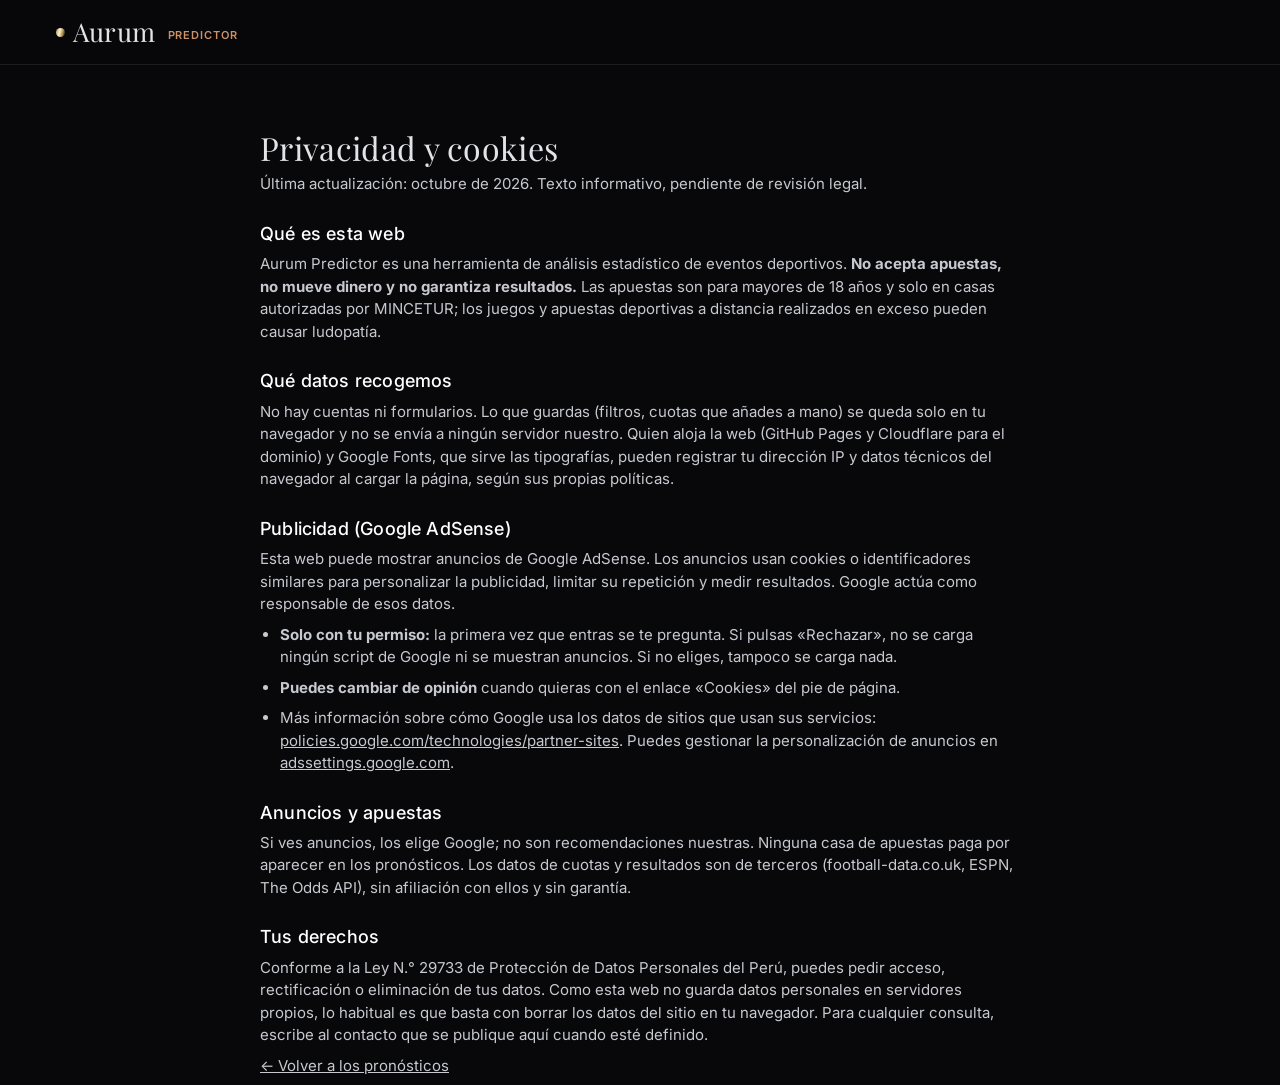
==== privacidad.html @ 0db53f37 "Google adsense" ====
<!doctype html>
<html lang="es">
<head>
  <meta charset="utf-8">
  <meta name="viewport" content="width=device-width, initial-scale=1">
  <title>Privacidad y cookies · Aurum Predictor</title>
  <meta name="robots" content="index,follow">
  <meta name="theme-color" content="#08080a">
  <link rel="stylesheet" href="css/styles.css">
  <link rel="stylesheet" href="css/predictor.css">
</head>
<body>
  <header class="top"><div class="top-in"><a class="logo" href="./" aria-label="Aurum Predictor, inicio"><i></i>Aurum<span class="logo-sub">Predictor</span></a></div></header>
  <main>
    <div class="wrap pg legal-page">
      <h1>Privacidad y cookies</h1>
      <p class="muted">Última actualización: octubre de 2026. Texto informativo, pendiente de revisión legal.</p>

      <h2>Qué es esta web</h2>
      <p>Aurum Predictor es una herramienta de análisis estadístico de eventos deportivos. <b>No acepta apuestas, no mueve dinero y no garantiza resultados.</b> Las apuestas son para mayores de 18 años y solo en casas autorizadas por MINCETUR; los juegos y apuestas deportivas a distancia realizados en exceso pueden causar ludopatía.</p>

      <h2>Qué datos recogemos</h2>
      <p>No hay cuentas ni formularios. Lo que guardas (filtros, cuotas que añades a mano) se queda solo en tu navegador y no se envía a ningún servidor nuestro. Quien aloja la web (GitHub Pages y Cloudflare para el dominio) y Google Fonts, que sirve las tipografías, pueden registrar tu dirección IP y datos técnicos del navegador al cargar la página, según sus propias políticas.</p>

      <h2>Publicidad (Google AdSense)</h2>
      <p>Esta web puede mostrar anuncios de Google AdSense. Los anuncios usan cookies o identificadores similares para personalizar la publicidad, limitar su repetición y medir resultados. Google actúa como responsable de esos datos.</p>
      <ul>
        <li><b>Solo con tu permiso:</b> la primera vez que entras se te pregunta. Si pulsas «Rechazar», no se carga ningún script de Google ni se muestran anuncios. Si no eliges, tampoco se carga nada.</li>
        <li><b>Puedes cambiar de opinión</b> cuando quieras con el enlace «Cookies» del pie de página.</li>
        <li>Más información sobre cómo Google usa los datos de sitios que usan sus servicios: <a href="https://policies.google.com/technologies/partner-sites" rel="noopener noreferrer">policies.google.com/technologies/partner-sites</a>. Puedes gestionar la personalización de anuncios en <a href="https://adssettings.google.com" rel="noopener noreferrer">adssettings.google.com</a>.</li>
      </ul>

      <h2>Anuncios y apuestas</h2>
      <p>Si ves anuncios, los elige Google; no son recomendaciones nuestras. Ninguna casa de apuestas paga por aparecer en los pronósticos. Los datos de cuotas y resultados son de terceros (football-data.co.uk, ESPN, The Odds API), sin afiliación con ellos y sin garantía.</p>

      <h2>Tus derechos</h2>
      <p>Conforme a la Ley N.° 29733 de Protección de Datos Personales del Perú, puedes pedir acceso, rectificación o eliminación de tus datos. Como esta web no guarda datos personales en servidores propios, lo habitual es que basta con borrar los datos del sitio en tu navegador. Para cualquier consulta, escribe al contacto que se publique aquí cuando esté definido.</p>

      <p><a href="./" style="text-decoration:underline">← Volver a los pronósticos</a></p>
    </div>
  </main>
  <script src="js/ads.js"></script>
</body>
</html>
---- css/styles.css ----
/* Aurum · sistema "Midnight vault" (DESIGN-2). Serif ≥28px, Inter debajo; cobre solo en etiquetas; sin sombras. */
@import url('https://fonts.googleapis.com/css2?family=Inter:wght@300;400;500;600;700&family=Playfair+Display:wght@400;500&display=swap');

:root {
  --obsidian: #08080a; --onyx: #040406; --carbon: #121317; --graphite: #1c1d22; --slate: #2e3038; --smoke: #464853;
  --ash: #5e616e; --steel: #777a88; --fog: #9194a1; --mist: #acafb9; --silver: #c7c9d1; --bone: #e2e3e9; --white: #fff;
  --copper: #cc9166; --sage: #8fb59a; --rose: #c9777f;
  --gild: linear-gradient(103deg, rgb(174,147,87), rgb(255,240,204) 40%, rgb(174,147,87) 70%, rgba(189,157,79,0));
  --serif: 'Ivy Presto', 'Playfair Display', 'Libre Caslon Display', Georgia, serif;
  --sans: 'Inter', ui-sans-serif, system-ui, -apple-system, 'Segoe UI', Roboto, sans-serif;
  --max: 1216px; --r-card: 10px; --r-pill: 9999px;
}
* { box-sizing: border-box; margin: 0; }
html { scroll-behavior: smooth; }
body { background: var(--obsidian); color: var(--bone); font: 400 16px/1.5 var(--sans); -webkit-font-smoothing: antialiased; min-height: 100vh; overflow-x: hidden; }
a { color: inherit; text-decoration: none; }
button { font: inherit; color: inherit; cursor: pointer; background: none; border: 0; }
button:disabled { opacity: .45; cursor: not-allowed; }
:focus-visible { outline: 2px solid var(--white); outline-offset: 2px; }
.serif { font-family: var(--serif); font-weight: 400; letter-spacing: .01em; }
.muted { color: var(--fog); }
.pos { color: var(--sage); } .neg { color: var(--rose); }
.wrap { max-width: var(--max); margin: 0 auto; padding: 0 24px; }
.eyebrow { font: 600 13px/1 var(--sans); letter-spacing: -.02em; color: var(--copper); text-transform: uppercase; }
.eyebrow.dim { color: var(--fog); }

/* ---------- Botones / pills ---------- */
.btn { display: inline-flex; align-items: center; justify-content: center; gap: 8px; padding: 10px 20px; border-radius: var(--r-pill); font: 500 14px/1 var(--sans); white-space: nowrap; transition: opacity .15s, background .15s; }
.btn-primary { background: var(--white); color: #000; }
.btn-primary:hover:not(:disabled) { opacity: .88; }
.btn-ghost { border: 1px solid var(--white); color: var(--white); }
.btn-ghost:hover:not(:disabled) { background: rgba(255,255,255,.08); }
.btn-lg { padding: 14px 28px; font-size: 15px; }
.btn-block { width: 100%; }
.pill { display: inline-flex; align-items: center; padding: 6px 12px; border: 1px solid var(--steel); border-radius: var(--r-pill); font: 500 13px/1 var(--sans); color: var(--bone); transition: background .15s, border-color .15s; }
button.pill:hover { border-color: var(--white); }
.pill.on { background: var(--white); color: #000; border-color: var(--white); }
.chip-btn { padding: 6px 10px; border: 1px solid var(--slate); border-radius: var(--r-pill); font: 500 12px/1 var(--sans); color: var(--silver); }
.chip-btn:hover:not(:disabled) { border-color: var(--steel); color: var(--white); }
.icon-btn { width: 32px; height: 32px; border-radius: 50%; border: 1px solid var(--slate); color: var(--fog); }
.icon-btn:hover { color: var(--white); border-color: var(--steel); }
.tag { display: inline-block; padding: 2px 8px; border: 1px solid var(--slate); border-radius: var(--r-pill); font: 500 11px/1.5 var(--sans); color: var(--fog); }
.tag.ok { border-color: rgba(143,181,154,.5); color: var(--sage); }

/* ---------- Cabecera ---------- */
header.top { position: sticky; top: 0; z-index: 40; background: rgba(8,8,10,.86); backdrop-filter: blur(14px); border-bottom: 1px solid var(--graphite); }
.top-in { max-width: var(--max); margin: 0 auto; padding: 0 24px; height: 64px; display: flex; align-items: center; gap: 28px; }
.logo { font: 400 26px/1 var(--serif); letter-spacing: .02em; display: flex; align-items: center; gap: 8px; }
.logo i { width: 9px; height: 9px; border-radius: 50%; background: var(--gild); display: inline-block; }
nav.main { display: flex; gap: 4px; flex: 1; }
nav.main a { padding: 6px 12px; font-size: 14px; color: var(--fog); border-radius: 2px; position: relative; }
nav.main a:hover, nav.main a.on { color: var(--white); }
nav.main a.on::after { content: ''; position: absolute; left: 12px; right: 12px; bottom: -1px; height: 2px; background: var(--white); border-radius: 2px; }
.top-actions { display: flex; align-items: center; gap: 10px; }
.balance { display: flex; align-items: center; gap: 10px; padding: 6px 6px 6px 16px; border: 1px solid var(--slate); border-radius: var(--r-pill); font-size: 14px; font-weight: 500; }
.balance .amt { font-variant-numeric: tabular-nums; }
.menu-btn { display: none; }
.userbtn { display: flex; align-items: center; gap: 8px; padding: 4px 12px 4px 4px; border: 1px solid var(--slate); border-radius: var(--r-pill); font-size: 13px; }
.avatar { width: 28px; height: 28px; border-radius: 50%; background: var(--graphite); display: grid; place-items: center; font: 500 12px var(--sans); color: var(--bone); border: 1px solid var(--slate); }
.dropdown { position: absolute; right: 24px; top: 60px; width: 220px; background: var(--carbon); border: 1px solid var(--graphite); border-radius: var(--r-card); padding: 6px; z-index: 50; }
.dropdown a, .dropdown button { display: block; width: 100%; text-align: left; padding: 9px 12px; font-size: 14px; color: var(--silver); border-radius: 6px; }
.dropdown a:hover, .dropdown button:hover { background: var(--graphite); color: var(--white); }

/* ---------- Hero ---------- */
.hero { padding: 88px 0 0; }
.hero-in { display: grid; grid-template-columns: 1.05fr .95fr; gap: 48px; align-items: center; }
.hero h1 { font: 400 clamp(44px, 6.4vw, 88px)/1 var(--serif); letter-spacing: .01em; margin: 18px 0 24px; }
.hero h1 em { font-style: italic; }
.hero p.lead { font-size: 18px; font-weight: 300; line-height: 1.5; color: var(--fog); max-width: 480px; letter-spacing: -.02em; }
.cta-row { display: flex; gap: 12px; margin-top: 32px; flex-wrap: wrap; }
.chart-card { background: var(--onyx); border: 1px solid var(--graphite); border-radius: var(--r-card); padding: 24px; }
.chart-card .row { display: flex; justify-content: space-between; align-items: flex-start; gap: 12px; }
.chart-card .big { font: 500 clamp(30px, 7vw, 44px)/1.1 var(--sans); white-space: nowrap; letter-spacing: -.03em; font-variant-numeric: tabular-nums; }
.chart-card svg { width: 100%; height: 190px; margin-top: 16px; display: block; }
.chart-foot { display: flex; justify-content: space-between; margin-top: 8px; font-size: 13px; color: var(--fog); }
.draw { stroke-dasharray: 1000; stroke-dashoffset: 1000; animation: draw 2.6s .2s ease-out forwards; }
@keyframes draw { to { stroke-dashoffset: 0; } }

.stats { display: grid; grid-template-columns: repeat(4, 1fr); gap: 24px; padding: 72px 0 0; }
.stat { border-top: 1px solid var(--graphite); padding-top: 20px; }
.stat b { display: block; font: 400 44px/1.1 var(--serif); letter-spacing: .01em; }
.stat span { font-size: 14px; color: var(--fog); }

/* ---------- Secciones ---------- */
section.sec { padding-top: 120px; }
.sec-head { display: flex; justify-content: space-between; align-items: flex-end; gap: 24px; flex-wrap: wrap; margin-bottom: 32px; }
.sec-head h2 { font: 400 clamp(32px, 4.4vw, 52px)/1.13 var(--serif); letter-spacing: .01em; margin-top: 12px; }
.sec-head p { color: var(--fog); max-width: 460px; margin-top: 10px; font-weight: 300; }
.tools { display: flex; gap: 10px; flex-wrap: wrap; align-items: center; }
.search { padding: 8px 16px; background: transparent; border: 1px solid var(--slate); border-radius: var(--r-pill); color: var(--white); font: 400 14px var(--sans); width: 200px; }
.search::placeholder { color: var(--steel); }
.search:focus { outline: none; border-color: var(--white); }

.grid { display: grid; grid-template-columns: repeat(3, 1fr); gap: 16px; }
.gcard { display: block; background: var(--onyx); border: 1px solid var(--graphite); border-radius: var(--r-card); overflow: hidden; transition: border-color .2s, transform .2s; }
.gcard:hover { border-color: var(--smoke); transform: translateY(-2px); }
.gart { aspect-ratio: 16 / 10; position: relative; display: grid; place-items: center; background: radial-gradient(120% 90% at 50% 0%, var(--carbon), var(--onyx) 70%); border-bottom: 1px solid var(--graphite); overflow: hidden; }
.gart svg { width: 62%; height: 78%; }
.gart .play { position: absolute; inset: auto 14px 14px auto; opacity: 0; transition: opacity .2s; }
.gcard:hover .play { opacity: 1; }
.ginfo { padding: 18px 20px 20px; }
.ginfo .eyebrow { display: block; margin-bottom: 10px; }
.ginfo h3 { font: 500 20px/1.2 var(--sans); letter-spacing: -.03em; color: var(--white); }
.ginfo p { font-size: 14px; color: var(--fog); margin: 6px 0 14px; }
.gmeta { display: flex; gap: 8px; flex-wrap: wrap; }
.empty { grid-column: 1 / -1; text-align: center; padding: 56px 0; color: var(--fog); }

/* ---------- Promos / VIP / tablas ---------- */
.promos { display: grid; grid-template-columns: repeat(3, 1fr); gap: 16px; }
.promo { border: 1px solid var(--graphite); border-radius: var(--r-card); padding: 24px; background: var(--onyx); display: flex; flex-direction: column; gap: 12px; }
.promo h3 { font: 400 28px/1.2 var(--serif); letter-spacing: .01em; }
.promo p { font-size: 14px; color: var(--fog); flex: 1; }
.promo small { color: var(--ash); font-size: 12px; }
.tbl { width: 100%; border-collapse: collapse; font-size: 14px; }
.tbl th { text-align: left; font-weight: 500; color: var(--fog); padding: 10px 12px; border-bottom: 1px solid var(--graphite); }
.tbl td { padding: 11px 12px; border-bottom: 1px solid var(--graphite); color: var(--bone); }
.tbl .r { text-align: right; font-variant-numeric: tabular-nums; }
.tbl tr.me td { background: var(--carbon); }
.table-wrap { overflow-x: auto; }
.pad { padding: 20px 12px; }
.bar { height: 6px; border-radius: 6px; background: var(--graphite); overflow: hidden; margin-top: 8px; }
.bar > i { display: block; height: 100%; background: var(--gild); border-radius: 6px; }

/* ---------- Páginas de contenido ---------- */
.page { padding: 56px 0 0; }
.page h1 { font: 400 clamp(36px, 5vw, 64px)/1.13 var(--serif); letter-spacing: .01em; margin: 12px 0 14px; }
.page .lead { color: var(--fog); font-weight: 300; font-size: 18px; max-width: 620px; letter-spacing: -.02em; }
.panel { background: var(--carbon); border: 1px solid var(--graphite); border-radius: var(--r-card); padding: 24px; }
.panel h3 { font: 500 18px/1.3 var(--sans); letter-spacing: -.03em; margin-bottom: 6px; }
.two { display: grid; grid-template-columns: 1fr 1fr; gap: 16px; margin-top: 32px; }
.stack > * + * { margin-top: 16px; }

/* ---------- Pantalla de juego ---------- */
.gm-head { display: flex; align-items: center; gap: 14px; padding: 32px 0 20px; flex-wrap: wrap; }
.gm-head h1 { font: 400 36px/1.1 var(--serif); letter-spacing: .01em; }
.gm-head .spacer { flex: 1; }
.gm { display: grid; grid-template-columns: 330px 1fr; border: 1px solid var(--graphite); border-radius: var(--r-card); background: var(--onyx); overflow: hidden; }
.gm-side { background: var(--carbon); padding: 20px; display: flex; flex-direction: column; gap: 16px; border-right: 1px solid var(--graphite); }
.gm-stage { padding: 24px; min-height: 480px; position: relative; display: flex; flex-direction: column; justify-content: center; min-width: 0; }
.field label { display: block; font: 500 13px/1 var(--sans); color: var(--fog); margin-bottom: 8px; letter-spacing: -.01em; }
.hint { display: block; margin-top: 6px; color: var(--ash); font-size: 12px; }
.bet-input { display: flex; align-items: center; gap: 6px; padding: 4px 6px 4px 14px; border: 1px solid var(--slate); border-radius: var(--r-pill); background: var(--obsidian); }
.bet-input:focus-within { border-color: var(--white); }
.bet-input .cur { color: var(--fog); font-size: 14px; }
.bet-input input { flex: 1; min-width: 0; background: transparent; border: 0; color: var(--white); font: 500 15px var(--sans); padding: 8px 0; -moz-appearance: textfield; }
.bet-input input:focus { outline: none; }
.bet-input input::-webkit-outer-spin-button, .bet-input input::-webkit-inner-spin-button { -webkit-appearance: none; }
.inp { width: 100%; padding: 10px 16px; border: 1px solid var(--slate); border-radius: var(--r-pill); background: var(--obsidian); color: var(--white); font: 400 15px var(--sans); }
.inp:focus { outline: none; border-color: var(--white); }
.seg { display: grid; grid-auto-flow: column; grid-auto-columns: 1fr; padding: 3px; border: 1px solid var(--slate); border-radius: var(--r-pill); background: var(--obsidian); }
.seg button { padding: 8px 0; border-radius: var(--r-pill); font: 500 13px var(--sans); color: var(--fog); }
.seg button.on { background: var(--graphite); color: var(--white); }
input[type=range] { -webkit-appearance: none; appearance: none; width: 100%; height: 6px; border-radius: 6px; background: var(--graphite); outline-offset: 6px; }
input[type=range]::-webkit-slider-thumb { -webkit-appearance: none; width: 22px; height: 22px; border-radius: 50%; background: var(--white); border: 0; cursor: grab; }
input[type=range]::-moz-range-thumb { width: 22px; height: 22px; border-radius: 50%; background: var(--white); border: 0; }
.kv { display: flex; justify-content: space-between; font-size: 13px; color: var(--fog); }
.kv b { color: var(--white); font-weight: 500; font-variant-numeric: tabular-nums; }
.result-line { min-height: 24px; text-align: center; font: 500 15px var(--sans); }
.big-num { font: 400 clamp(56px, 9vw, 88px)/1 var(--serif); letter-spacing: .01em; text-align: center; font-variant-numeric: tabular-nums; }
.under-stage { margin-top: 24px; }
.under-stage h3 { font: 500 16px var(--sans); margin-bottom: 8px; letter-spacing: -.02em; }

/* ---------- Modales / toasts ---------- */
.backdrop { position: fixed; inset: 0; background: rgba(0,0,0,.72); z-index: 100; display: grid; place-items: center; padding: 16px; overflow-y: auto; }
.modal { width: 100%; max-width: 460px; background: var(--carbon); border: 1px solid var(--slate); border-radius: var(--r-card); }
.modal.wide { max-width: 620px; }
.modal-head { display: flex; justify-content: space-between; align-items: center; padding: 20px 24px 0; }
.modal-head h3 { font-size: 28px; line-height: 1.2; }
.modal-body { padding: 16px 24px 24px; display: flex; flex-direction: column; gap: 14px; }
.warn-box { padding: 12px 14px; border: 1px solid var(--slate); border-radius: 8px; font-size: 13px; color: var(--mist); background: var(--obsidian); }
.warn-box b { color: var(--copper); font-weight: 600; }
.check { display: flex; gap: 10px; align-items: flex-start; font-size: 13px; color: var(--mist); }
.check input { margin-top: 3px; accent-color: #fff; }
.code { font: 12px/1.5 ui-monospace, SFMono-Regular, Menlo, monospace; word-break: break-all; padding: 10px 12px; background: var(--obsidian); border: 1px solid var(--graphite); border-radius: 8px; color: var(--silver); }
#toasts { position: fixed; right: 16px; bottom: 16px; z-index: 200; display: flex; flex-direction: column; gap: 8px; align-items: flex-end; }
.toast { background: var(--carbon); border: 1px solid var(--slate); border-radius: var(--r-pill); padding: 10px 18px; font-size: 14px; animation: in .25s ease-out; }
.toast.out { opacity: 0; transition: opacity .4s; }
.toast.warn { border-color: var(--copper); } .toast.bad { border-color: var(--rose); } .toast.win { border-color: var(--sage); color: var(--sage); }
@keyframes in { from { transform: translateY(10px); opacity: 0; } }

/* ---------- Footer ---------- */
footer.foot { margin-top: 160px; border-top: 1px solid var(--graphite); padding: 56px 0 40px; }
.foot-grid { display: grid; grid-template-columns: 1.6fr repeat(4, 1fr); gap: 32px; }
.foot h4 { font: 500 13px var(--sans); color: var(--fog); margin-bottom: 14px; }
.foot li { list-style: none; margin-bottom: 9px; font-size: 14px; color: var(--silver); }
.foot ul { padding: 0; margin: 0; }
.foot li a:hover { color: var(--white); }
.legal { margin-top: 40px; padding-top: 24px; border-top: 1px solid var(--graphite); font-size: 12px; line-height: 1.6; color: var(--ash); }
.legal b { color: var(--fog); font-weight: 500; }

/* ---------- Juego: Dados ---------- */
.dice-track { position: relative; height: 56px; margin: 40px 6px 8px; }
.dice-bar { position: absolute; inset: 22px 0 auto 0; height: 12px; border-radius: 12px; background: var(--graphite); overflow: hidden; }
.dice-bar i { position: absolute; top: 0; bottom: 0; background: var(--sage); opacity: .85; }
.dice-bar i.lose { background: var(--rose); opacity: .55; }
.dice-range { position: absolute; left: -11px; right: -11px; top: 16px; width: calc(100% + 22px); background: transparent; }
.dice-range::-webkit-slider-runnable-track { background: transparent; }
.dice-marker { position: absolute; top: -6px; width: 0; transition: left .5s cubic-bezier(.2,.8,.2,1), opacity .2s; opacity: 0; }
.dice-marker.show { opacity: 1; }
.dice-marker span { position: absolute; left: -20px; top: 0; width: 40px; padding: 4px 0; text-align: center; border-radius: 6px; font: 600 12px var(--sans); background: var(--white); color: #000; }
.dice-marker span::after { content: ''; position: absolute; left: 50%; top: 100%; border: 5px solid transparent; border-top-color: var(--white); transform: translateX(-50%); }
.dice-scale { display: flex; justify-content: space-between; font-size: 12px; color: var(--ash); margin: 0 4px; }
.dice-stats { display: grid; grid-template-columns: repeat(3, 1fr); gap: 12px; margin-top: 28px; }
.dice-stats .field { margin: 0; }
.ro { padding: 10px 16px; border: 1px solid var(--slate); border-radius: var(--r-pill); font-weight: 500; font-variant-numeric: tabular-nums; background: var(--obsidian); }

/* ---------- Crash ---------- */
.crash-wrap { position: relative; height: 380px; }
.crash-wrap canvas { width: 100%; height: 100%; display: block; }
.crash-mult { position: absolute; inset: 0; display: grid; place-content: center; text-align: center; pointer-events: none; }
.crash-mult .big-num.crashed { color: var(--rose); }
.crash-mult .big-num.cashed { color: var(--sage); }
.crash-mult small { color: var(--fog); font-size: 14px; margin-top: 4px; display: block; }
.crash-hist { display: flex; gap: 6px; flex-wrap: wrap; min-height: 28px; margin-bottom: 8px; }
.crash-hist .pill { padding: 4px 10px; font-size: 12px; }
.crash-hist .pill.hi { color: var(--sage); border-color: rgba(143,181,154,.5); }

/* ---------- Minas ---------- */
.mines-grid { display: grid; grid-template-columns: repeat(5, 1fr); gap: 10px; max-width: 460px; margin: 0 auto; width: 100%; }
.tile { aspect-ratio: 1; border-radius: 12px; background: var(--graphite); border: 1px solid var(--slate); display: grid; place-items: center; transition: transform .12s, background .2s, border-color .2s; }
.tile:hover:not(:disabled):not(.open) { background: var(--slate); transform: translateY(-2px); }
.tile svg { width: 46%; height: 46%; }
.tile.gem { background: var(--carbon); border-color: rgba(143,181,154,.5); }
.tile.mine { background: var(--carbon); border-color: var(--rose); }
.tile.ghost { opacity: .45; }
.tile:disabled { cursor: default; }
.tile.pop { animation: pop .28s ease-out; }
@keyframes pop { 0% { transform: scale(.7); } 60% { transform: scale(1.08); } 100% { transform: scale(1); } }

/* ---------- Ruleta ---------- */
.roul { display: grid; grid-template-columns: minmax(0, 1fr); gap: 24px; justify-items: center; }
.roul .rboard { width: 100%; }
.roul .rhist { justify-content: center; }
.wheel-box { position: relative; width: 220px; height: 220px; }
.wheel-box::before { content: ''; position: absolute; left: 50%; top: -6px; transform: translateX(-50%); border: 8px solid transparent; border-top: 12px solid var(--white); z-index: 2; }
.wheel { width: 100%; height: 100%; transition: transform 4.2s cubic-bezier(.12,.6,.1,1); }
.rboard { overflow-x: auto; }
.rtable { display: grid; grid-template-columns: 44px repeat(12, minmax(34px, 1fr)) 52px; grid-template-rows: repeat(3, 40px) 34px 34px; gap: 3px; min-width: 560px; }
.rc { position: relative; display: grid; place-items: center; font: 500 13px var(--sans); border-radius: 6px; border: 1px solid var(--slate); background: var(--graphite); color: var(--bone); }
.rc:hover:not(:disabled) { border-color: var(--white); }
.rc.red { background: #3a1d22; border-color: #5a2a31; }
.rc.black { background: #0d0d10; }
.rc.green { background: #1d3226; border-color: #2f5440; }
.rc.hit { outline: 2px solid var(--white); }
.rc .stk { position: absolute; top: 2px; right: 2px; min-width: 18px; height: 18px; padding: 0 4px; border-radius: 9px; background: var(--white); color: #000; font: 600 10px/18px var(--sans); text-align: center; }
.chips { display: flex; gap: 8px; flex-wrap: wrap; }
.chipsel { width: 40px; height: 40px; border-radius: 50%; border: 1px solid var(--steel); font: 600 12px var(--sans); }
.chipsel.on { background: var(--white); color: #000; border-color: var(--white); }
.rhist { display: flex; gap: 6px; margin-top: 14px; flex-wrap: wrap; }
.rhist span { width: 28px; height: 28px; border-radius: 50%; display: grid; place-items: center; font: 600 12px var(--sans); border: 1px solid var(--slate); }
.rhist .red { background: #3a1d22; } .rhist .green { background: #1d3226; } .rhist .black { background: #0d0d10; }

/* ---------- Tragaperras ---------- */
.slot-frame { max-width: 440px; margin: 0 auto; width: 100%; padding: 14px; border: 1px solid var(--slate); border-radius: 16px; background: var(--obsidian); }
.reels { display: grid; grid-template-columns: repeat(3, 1fr); gap: 10px; }
.reel { background: var(--carbon); border: 1px solid var(--graphite); border-radius: 10px; display: grid; grid-template-rows: repeat(3, 1fr); overflow: hidden; }
.cell { height: 92px; display: grid; place-items: center; font: 400 54px/1 var(--serif); border-bottom: 1px solid var(--graphite); transition: background .2s; }
.cell:last-child { border-bottom: 0; }
.cell.win { background: rgba(255,240,204,.07); }
.cell.spin { filter: blur(2px); opacity: .7; }
.s0 { color: var(--silver); } .s1 { color: var(--mist); } .s2 { color: var(--rose); } .s3 { color: var(--rose); } .s4 { color: var(--bone); } .s5 { color: #e5c981; } .s6 { color: var(--white); font-weight: 500; }
.paytable { display: grid; grid-template-columns: repeat(7, 1fr); gap: 8px; margin-top: 18px; text-align: center; font-size: 12px; color: var(--fog); }
.paytable b { display: block; font: 400 28px/1.1 var(--serif); }

/* ---------- Blackjack ---------- */
.felt { display: flex; flex-direction: column; gap: 28px; }
.hand-label { display: flex; justify-content: space-between; font-size: 13px; color: var(--fog); margin-bottom: 8px; }
.hand-label b { color: var(--white); font-weight: 500; }
.cards { display: flex; gap: 8px; min-height: 108px; flex-wrap: wrap; }
.card { width: 76px; height: 108px; border-radius: 8px; background: var(--bone); color: #111; padding: 8px 9px; display: flex; flex-direction: column; justify-content: space-between; font: 500 20px/1 var(--serif); animation: deal .3s ease-out; }
.card .sm { font-size: 24px; align-self: flex-end; line-height: 1; }
.card.red { color: #a8323d; }
.card.back { background: repeating-linear-gradient(45deg, var(--graphite) 0 6px, var(--carbon) 6px 12px); border: 1px solid var(--slate); }
@keyframes deal { from { transform: translateY(-14px) scale(.96); opacity: 0; } }
.bj-actions { display: grid; grid-template-columns: repeat(3, 1fr); gap: 8px; }

/* ---------- Responsive ---------- */
@media (max-width: 960px) {
  nav.main { display: none; }
  nav.main.open { display: flex; position: absolute; top: 64px; left: 0; right: 0; flex-direction: column; background: var(--obsidian); padding: 8px 24px 16px; border-bottom: 1px solid var(--graphite); }
  .menu-btn { display: inline-block; margin-left: auto; }
  .top-in { gap: 12px; }
  .hero { padding-top: 48px; } .hero-in { grid-template-columns: 1fr; }
  .stats { grid-template-columns: repeat(2, 1fr); }
  .grid, .promos { grid-template-columns: repeat(2, 1fr); }
  .gm { grid-template-columns: 1fr; } .gm-side { border-right: 0; border-bottom: 1px solid var(--graphite); }
  .foot-grid { grid-template-columns: 1fr 1fr; }
  .two { grid-template-columns: 1fr; }
  section.sec { padding-top: 88px; }
}
@media (max-width: 600px) {
  .wrap, .top-in { padding: 0 16px; }
  .grid, .promos { grid-template-columns: 1fr; }
  .stat b { font-size: 32px; }
  .userbtn .nm { display: none; }
  .dice-stats { grid-template-columns: 1fr; }
  .gm-stage { padding: 16px; }
  .cell { height: 76px; font-size: 44px; }
  .search { width: 100%; }
  .top-actions .btn-ghost:first-child:nth-last-child(2) { display: none; }
  .logo { font-size: 22px; }
  .balance { padding-left: 12px; gap: 6px; }
  .dropdown { right: 16px; }
  .crash-wrap { height: 300px; }
}
@media (prefers-reduced-motion: reduce) { * { animation-duration: .01ms !important; transition-duration: .01ms !important; } .draw { stroke-dashoffset: 0; } }
---- css/predictor.css ----
/* Aurum Predictor · extensiones del sistema (mismos tokens que styles.css) */
.logo-sub { font: 600 11px/1 var(--sans); letter-spacing: .08em; text-transform: uppercase; color: var(--copper); margin-left: 4px; align-self: flex-end; padding-bottom: 4px; }
.pg { padding: 56px 0 0; }
.pg h1 { font: 400 clamp(36px, 5.4vw, 72px)/1.05 var(--serif); letter-spacing: .01em; margin: 14px 0 16px; }
.pg h1 em { font-style: italic; }
.pg .lead { color: var(--fog); font-weight: 300; font-size: 18px; max-width: 640px; letter-spacing: -.02em; }
.pg h2 { font: 400 clamp(28px, 3.4vw, 40px)/1.15 var(--serif); letter-spacing: .01em; }
.kpis { display: grid; grid-template-columns: repeat(4, 1fr); gap: 24px; margin-top: 40px; }
.filters { display: flex; flex-wrap: wrap; gap: 12px 20px; align-items: flex-end; margin: 40px 0 20px; padding: 16px 20px; border: 1px solid var(--graphite); border-radius: var(--r-card); background: var(--onyx); }
.filters .field { min-width: 130px; }
.filters .field label { margin-bottom: 6px; }
.filters .inp { padding: 8px 14px; font-size: 14px; }
.filters select.inp { appearance: none; }
.leagues { display: flex; flex-wrap: wrap; gap: 8px; }
.sec-t { display: flex; justify-content: space-between; align-items: baseline; gap: 16px; flex-wrap: wrap; margin: 40px 0 14px; }
.rowlink { cursor: pointer; }
.rowlink:hover td { background: var(--carbon); }
.tbl td small { color: var(--fog); display: block; }
.ev-pos { color: var(--sage); font-weight: 600; } .ev-neg { color: var(--rose); }
.badge { display: inline-block; padding: 1px 8px; border: 1px solid var(--slate); border-radius: var(--r-pill); font-size: 11px; color: var(--fog); }
.badge.val { border-color: rgba(143,181,154,.55); color: var(--sage); }
.badge.warn { border-color: rgba(204,145,102,.6); color: var(--copper); }
.odds-best { color: var(--white); font-weight: 600; background: rgba(255,240,204,.07); }
.pbar { position: relative; height: 8px; border-radius: 8px; background: var(--graphite); margin: 6px 0 2px; }
.pbar i { position: absolute; left: 0; top: 0; bottom: 0; border-radius: 8px; background: var(--steel); opacity: .7; }
.pbar b { position: absolute; top: -3px; bottom: -3px; width: 2px; background: var(--white); border-radius: 2px; }
.pgrid { display: grid; grid-template-columns: 1.15fr 1fr; gap: 16px; margin-top: 28px; }
.evcard { display: grid; grid-template-columns: 1fr auto; gap: 8px 16px; padding: 16px 0; border-bottom: 1px solid var(--graphite); align-items: center; cursor: pointer; }
.evcard:hover { background: var(--carbon); }
.evcard .teams { font: 500 16px/1.3 var(--sans); letter-spacing: -.02em; }
.evcard .meta { font-size: 12px; color: var(--fog); }
.evcard .odds3 { display: flex; gap: 6px; }
.odd { min-width: 54px; text-align: center; padding: 6px 8px; border: 1px solid var(--slate); border-radius: var(--r-pill); font: 500 13px var(--sans); font-variant-numeric: tabular-nums; }
.odd small { display: block; font-size: 10px; color: var(--fog); font-weight: 400; }
.odd.v { border-color: rgba(143,181,154,.6); color: var(--sage); }
.heat { display: grid; grid-template-columns: 28px repeat(7, 1fr); gap: 3px; font-size: 11px; }
.heat div { aspect-ratio: 1.3; display: grid; place-items: center; border-radius: 4px; background: var(--graphite); color: var(--bone); font-variant-numeric: tabular-nums; }
.heat .ax { background: none; color: var(--ash); aspect-ratio: auto; }
.parlay { border: 1px solid var(--graphite); border-radius: var(--r-card); padding: 18px 20px; background: var(--onyx); margin-bottom: 12px; }
.parlay .leg { display: flex; justify-content: space-between; gap: 12px; padding: 8px 0; border-bottom: 1px solid var(--graphite); font-size: 14px; }
.parlay .leg:last-of-type { border-bottom: 0; }
.parlay .tot { display: flex; gap: 24px; flex-wrap: wrap; margin-top: 10px; font-size: 13px; color: var(--fog); }
.parlay .tot b { color: var(--white); font-weight: 500; }
.note { padding: 14px 16px; border: 1px solid var(--slate); border-radius: 8px; background: var(--obsidian); font-size: 13px; color: var(--mist); }
.note b { color: var(--copper); font-weight: 600; }
.formrow { display: grid; grid-template-columns: repeat(auto-fit, minmax(110px, 1fr)); gap: 10px; align-items: end; }
.mt { margin-top: 24px; }
@media (max-width: 960px) { .pgrid { grid-template-columns: 1fr; } .kpis { grid-template-columns: repeat(2, 1fr); } .pg { padding-top: 36px; } }
@media (max-width: 600px) { .evcard { grid-template-columns: 1fr; } .filters .field { min-width: 100%; } }

.safebar { background: var(--onyx); border-bottom: 1px solid var(--graphite); font-size: 12px; color: var(--fog); padding: 8px 24px; text-align: center; }
.safebar b { color: var(--copper); }
.safebar a { text-decoration: underline; }
.tag.warn { border-color: var(--copper); color: var(--copper); }

.pickline { font: 500 18px/1.25 var(--sans); letter-spacing: -.02em; color: var(--white); }
.evcard.pick { grid-template-columns: 1fr auto; }
@media (max-width: 600px) { .evcard.pick > div:nth-child(2) { text-align: left !important; } }

@media (max-width: 600px) { #refresh { display: none; } }

.tbl th small { display: block; font-weight: 400; color: var(--fog); font-size: 11px; }
.tbl td.odds-best small { color: var(--copper); }

/* Celular: las ventanas (detalle de evento, actualizar datos) nunca deben ser más anchas que la pantalla */
.backdrop { grid-template-columns: minmax(0, 1fr); }
.modal, .modal.wide { min-width: 0; max-width: min(620px, 100%); }
.modal-body { min-width: 0; }
.modal-body > * { min-width: 0; }
.modal .table-wrap { max-width: 100%; }
@media (max-width: 600px) { .modal-head h3 { font-size: 22px; } .modal-head, .modal-body { padding-left: 16px; padding-right: 16px; } }

/* Aviso de cookies de publicidad (solo aparece si hay anuncios configurados) y página de privacidad */
#cookie-bar { position: fixed; left: 12px; right: 12px; bottom: 12px; z-index: 50; max-width: 760px; margin: 0 auto; background: var(--carbon); border: 1px solid var(--slate); border-radius: var(--r-card); padding: 14px 16px; display: flex; gap: 14px; align-items: center; flex-wrap: wrap; font-size: 13px; color: var(--silver); box-shadow: 0 8px 30px rgba(0,0,0,.5); }
#cookie-bar p { flex: 1 1 280px; min-width: 0; }
#cookie-bar a { text-decoration: underline; }
#cookie-bar .cookie-btns { display: flex; gap: 8px; flex: 0 0 auto; }
#cookie-bar .btn { padding: 9px 18px; }
.legal-page { max-width: 760px; }
.legal-page h1 { font: 400 32px/1.2 var(--serif); margin: 8px 0 6px; }
.legal-page h2 { font: 500 18px/1.3 var(--sans); margin: 26px 0 8px; color: var(--white); }
.legal-page p, .legal-page li { color: var(--silver); font-size: 15px; margin-bottom: 8px; }
.legal-page ul { padding-left: 20px; }
.legal-page a { text-decoration: underline; }
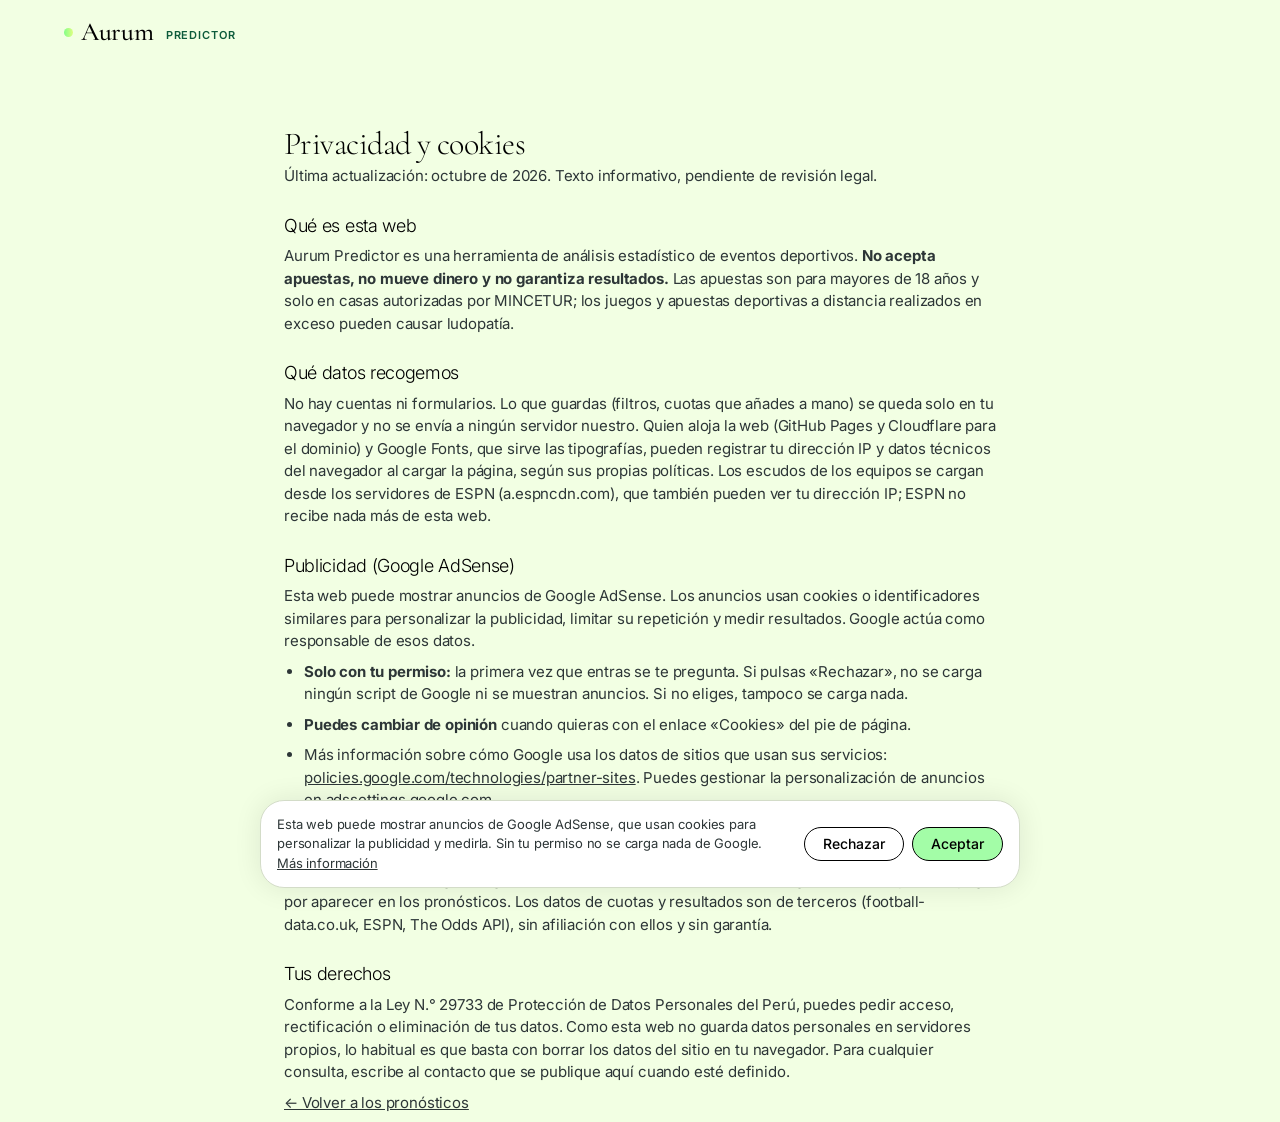
==== commit b381073d: "Escudos" ====
--- a/privacidad.html
+++ b/privacidad.html
@@ -20,7 +20,7 @@
       <p>Aurum Predictor es una herramienta de análisis estadístico de eventos deportivos. <b>No acepta apuestas, no mueve dinero y no garantiza resultados.</b> Las apuestas son para mayores de 18 años y solo en casas autorizadas por MINCETUR; los juegos y apuestas deportivas a distancia realizados en exceso pueden causar ludopatía.</p>
 
       <h2>Qué datos recogemos</h2>
-      <p>No hay cuentas ni formularios. Lo que guardas (filtros, cuotas que añades a mano) se queda solo en tu navegador y no se envía a ningún servidor nuestro. Quien aloja la web (GitHub Pages y Cloudflare para el dominio) y Google Fonts, que sirve las tipografías, pueden registrar tu dirección IP y datos técnicos del navegador al cargar la página, según sus propias políticas.</p>
+      <p>No hay cuentas ni formularios. Lo que guardas (filtros, cuotas que añades a mano) se queda solo en tu navegador y no se envía a ningún servidor nuestro. Quien aloja la web (GitHub Pages y Cloudflare para el dominio) y Google Fonts, que sirve las tipografías, pueden registrar tu dirección IP y datos técnicos del navegador al cargar la página, según sus propias políticas. Los escudos de los equipos se cargan desde los servidores de ESPN (a.espncdn.com), que también pueden ver tu dirección IP; ESPN no recibe nada más de esta web.</p>
 
       <h2>Publicidad (Google AdSense)</h2>
       <p>Esta web puede mostrar anuncios de Google AdSense. Los anuncios usan cookies o identificadores similares para personalizar la publicidad, limitar su repetición y medir resultados. Google actúa como responsable de esos datos.</p>
--- a/css/styles.css
+++ b/css/styles.css
@@ -1,14 +1,17 @@
-/* Aurum · sistema "Midnight vault" (DESIGN-2). Serif ≥28px, Inter debajo; cobre solo en etiquetas; sin sombras. */
-@import url('https://fonts.googleapis.com/css2?family=Inter:wght@300;400;500;600;700&family=Playfair+Display:wght@400;500&display=swap');
+/* Aurum · sistema "Swap" (DESIGN-3): lienzo menta, serif fina arriba (Cormorant Garamond ≥28px), Inter debajo, píldoras lima, tarjetas blancas de 24px con sombra suave.
+   Los nombres de variable vienen del tema oscuro anterior; ahora significan: obsidian = lienzo, onyx/carbon = superficies, graphite/slate = bordes, white = tinta fuerte. */
+@import url('https://fonts.googleapis.com/css2?family=Inter:wght@300;400;500;600;700&family=Cormorant+Garamond:wght@300;400;500;600&display=swap');
 
 :root {
-  --obsidian: #08080a; --onyx: #040406; --carbon: #121317; --graphite: #1c1d22; --slate: #2e3038; --smoke: #464853;
-  --ash: #5e616e; --steel: #777a88; --fog: #9194a1; --mist: #acafb9; --silver: #c7c9d1; --bone: #e2e3e9; --white: #fff;
-  --copper: #cc9166; --sage: #8fb59a; --rose: #c9777f;
-  --gild: linear-gradient(103deg, rgb(174,147,87), rgb(255,240,204) 40%, rgb(174,147,87) 70%, rgba(189,157,79,0));
-  --serif: 'Ivy Presto', 'Playfair Display', 'Libre Caslon Display', Georgia, serif;
+  --obsidian: #f2ffe3; --onyx: #ffffff; --carbon: #ebf7da; --graphite: #d3dcc8; --slate: #b4bfa9; --smoke: #9cb0a8;
+  --ash: #6f7a6c; --steel: #838676; --fog: #4d5859; --mist: #3a4546; --silver: #2d3637; --bone: #000000; --white: #000000;
+  --copper: #0d5b3b; --amber: #8a4f12; --sage: #11704a; --rose: #b3343f;
+  --lime: #a3fda7; --lime-grad: linear-gradient(90deg, rgb(130,255,135), rgb(163,253,167) 50%, rgb(222,255,130));
+  --forest: #0d5b3b; --pine: #083a26; --shadow: 0 0 28px rgba(0,0,0,.09);
+  --gild: linear-gradient(90deg, rgb(130,255,135), rgb(222,255,130));
+  --serif: 'Cormorant Garamond', 'Playfair Display', 'Libre Caslon Display', Georgia, serif;
   --sans: 'Inter', ui-sans-serif, system-ui, -apple-system, 'Segoe UI', Roboto, sans-serif;
-  --max: 1216px; --r-card: 10px; --r-pill: 9999px;
+  --max: 1200px; --r-card: 24px; --r-pill: 9999px;
 }
 * { box-sizing: border-box; margin: 0; }
 html { scroll-behavior: smooth; }
@@ -43,7 +46,7 @@
 .tag.ok { border-color: rgba(143,181,154,.5); color: var(--sage); }
 
 /* ---------- Cabecera ---------- */
-header.top { position: sticky; top: 0; z-index: 40; background: rgba(8,8,10,.86); backdrop-filter: blur(14px); border-bottom: 1px solid var(--graphite); }
+header.top { position: sticky; top: 0; z-index: 40; background: rgba(242,255,227,.88); backdrop-filter: blur(14px); border-bottom: 1px solid var(--graphite); }
 .top-in { max-width: var(--max); margin: 0 auto; padding: 0 24px; height: 64px; display: flex; align-items: center; gap: 28px; }
 .logo { font: 400 26px/1 var(--serif); letter-spacing: .02em; display: flex; align-items: center; gap: 8px; }
 .logo i { width: 9px; height: 9px; border-radius: 50%; background: var(--gild); display: inline-block; }
@@ -161,7 +164,7 @@
 .under-stage h3 { font: 500 16px var(--sans); margin-bottom: 8px; letter-spacing: -.02em; }
 
 /* ---------- Modales / toasts ---------- */
-.backdrop { position: fixed; inset: 0; background: rgba(0,0,0,.72); z-index: 100; display: grid; place-items: center; padding: 16px; overflow-y: auto; }
+.backdrop { position: fixed; inset: 0; background: rgba(8,30,18,.5); z-index: 100; display: grid; place-items: center; padding: 16px; overflow-y: auto; }
 .modal { width: 100%; max-width: 460px; background: var(--carbon); border: 1px solid var(--slate); border-radius: var(--r-card); }
 .modal.wide { max-width: 620px; }
 .modal-head { display: flex; justify-content: space-between; align-items: center; padding: 20px 24px 0; }
@@ -170,7 +173,7 @@
 .warn-box { padding: 12px 14px; border: 1px solid var(--slate); border-radius: 8px; font-size: 13px; color: var(--mist); background: var(--obsidian); }
 .warn-box b { color: var(--copper); font-weight: 600; }
 .check { display: flex; gap: 10px; align-items: flex-start; font-size: 13px; color: var(--mist); }
-.check input { margin-top: 3px; accent-color: #fff; }
+.check input { margin-top: 3px; accent-color: #0d5b3b; }
 .code { font: 12px/1.5 ui-monospace, SFMono-Regular, Menlo, monospace; word-break: break-all; padding: 10px 12px; background: var(--obsidian); border: 1px solid var(--graphite); border-radius: 8px; color: var(--silver); }
 #toasts { position: fixed; right: 16px; bottom: 16px; z-index: 200; display: flex; flex-direction: column; gap: 8px; align-items: flex-end; }
 .toast { background: var(--carbon); border: 1px solid var(--slate); border-radius: var(--r-pill); padding: 10px 18px; font-size: 14px; animation: in .25s ease-out; }
--- a/css/predictor.css
+++ b/css/predictor.css
@@ -10,7 +10,10 @@
 .filters .field { min-width: 130px; }
 .filters .field label { margin-bottom: 6px; }
 .filters .inp { padding: 8px 14px; font-size: 14px; }
-.filters select.inp { appearance: none; }
+.filters select.inp { appearance: none; -webkit-appearance: none; padding-right: 34px; max-width: 100%; background-image: url("data:image/svg+xml,%3Csvg xmlns='http://www.w3.org/2000/svg' width='12' height='8' viewBox='0 0 12 8'%3E%3Cpath d='M1 1l5 5 5-5' fill='none' stroke='%23acafb9' stroke-width='1.6'/%3E%3C/svg%3E"); background-repeat: no-repeat; background-position: right 14px center; cursor: pointer; }
+.filters select.inp option { background: var(--carbon); color: var(--white); }
+.filters .field { flex: 1 1 200px; }
+.filters .field .search { width: 100%; }
 .leagues { display: flex; flex-wrap: wrap; gap: 8px; }
 .sec-t { display: flex; justify-content: space-between; align-items: baseline; gap: 16px; flex-wrap: wrap; margin: 40px 0 14px; }
 .rowlink { cursor: pointer; }
@@ -82,3 +85,80 @@
 .legal-page p, .legal-page li { color: var(--silver); font-size: 15px; margin-bottom: 8px; }
 .legal-page ul { padding-left: 20px; }
 .legal-page a { text-decoration: underline; }
+.legal-page.seo-page { max-width: 960px; }
+.seo-page .tbl td.r, .seo-page .tbl th.r { text-align: right; }
+.pgrid2 { display: grid; grid-template-columns: 1fr 1fr; gap: 8px 28px; }
+.pgrid2 > div { min-width: 0; }
+.seo-page h3 { font: 500 16px/1.3 var(--sans); color: var(--white); margin: 6px 0; }
+.seo-page li { overflow-wrap: anywhere; }
+@media (max-width: 640px) { .pgrid2 { grid-template-columns: 1fr; } }
+
+/* ================= Tema Swap (DESIGN-3): ajustes sobre los componentes ================= */
+body { letter-spacing: -.01em; }
+.serif, .pg h1, .pg h2, .hero h1, .sec-head h2, .page h1, .legal-page h1, .stat b, .promo h3 { font-weight: 300; letter-spacing: -.017em; }
+.pg h1 { line-height: .98; }
+.pg h1 em { font-style: italic; background: linear-gradient(90deg, #0d5b3b, #1a9a5c 55%, #5aa832); -webkit-background-clip: text; background-clip: text; color: transparent; -webkit-text-fill-color: transparent; padding-right: .06em; }
+.logo { font-weight: 500; letter-spacing: -.01em; }
+.eyebrow { color: var(--forest); font-weight: 700; font-size: 12px; letter-spacing: .06em; }
+.eyebrow.dim { color: var(--fog); }
+header.top { border-bottom: 0; }
+nav.main a { color: var(--silver); border-radius: var(--r-pill); }
+nav.main a:hover { background: rgba(13,91,59,.08); color: var(--white); }
+nav.main a.on { background: var(--lime); color: #000; }
+nav.main a.on::after { display: none; }
+.btn-primary, .pill.on, .chipsel.on { background: var(--lime); color: #000; border: 1px solid #000; }
+.btn-primary:hover:not(:disabled) { background: #8ef994; opacity: 1; }
+.btn-ghost { border: 1px solid #000; color: #000; }
+.btn-ghost:hover:not(:disabled) { background: rgba(0,0,0,.06); }
+.pill { border-color: #000; color: #000; background: transparent; }
+button.pill:hover { background: rgba(163,253,167,.45); border-color: #000; }
+.tag { border-color: var(--slate); color: var(--fog); }
+.tag.ok { border-color: rgba(17,112,74,.5); color: var(--sage); }
+.tag.warn, .badge.warn { border-color: rgba(138,79,18,.55); color: var(--amber); }
+.badge.val, .odd.v { border-color: rgba(17,112,74,.55); color: var(--sage); }
+.badge { border-color: var(--slate); }
+.note b, .safebar b, .warn-box b, .tbl td.odds-best small { color: var(--forest); }
+.odds-best { background: rgba(163,253,167,.4); color: #000; }
+.cell.win { background: rgba(163,253,167,.35); }
+.safebar { background: var(--forest); border-bottom: 0; color: #e6f4de; }
+.safebar b { color: var(--lime); }
+.safebar a { color: #fff; }
+.filters, .chart-card, .gcard, .promo, .parlay, .panel, .evcard, .kpi, .note, .warn-box { box-shadow: var(--shadow); }
+.filters, .chart-card, .gcard, .promo, .parlay, .panel { background: #fff; border-color: transparent; }
+.note, .warn-box, .code { background: #fff; border-color: var(--graphite); }
+.evcard { background: transparent; box-shadow: none; }
+.evcard:hover, .rowlink:hover td { background: rgba(163,253,167,.28); }
+.pbar { background: var(--graphite); }
+.pbar i { opacity: 1; }
+.inp, .search, .bet-input, .seg, .ro { background: #fff; border-color: var(--slate); color: #000; }
+.inp:focus, .search:focus, .bet-input:focus-within { border-color: #000; box-shadow: 0 0 0 3px rgba(163,253,167,.7); }
+.search::placeholder { color: #838676; }
+.seg button.on { background: var(--lime); color: #000; }
+.filters select.inp option { background: #fff; color: #000; }
+.filters select.inp { background-color: #fff; background-image: url("data:image/svg+xml,%3Csvg xmlns='http://www.w3.org/2000/svg' width='12' height='8' viewBox='0 0 12 8'%3E%3Cpath d='M1 1l5 5 5-5' fill='none' stroke='%23000' stroke-width='1.6'/%3E%3C/svg%3E"); }
+.dropdown { background: #fff; box-shadow: var(--shadow); border-color: var(--graphite); }
+.dropdown a:hover, .dropdown button:hover { background: rgba(163,253,167,.35); }
+.tbl th { color: var(--fog); }
+.tbl td, .tbl th { border-color: var(--graphite); }
+.ev-pos { color: var(--sage); } .ev-neg { color: var(--rose); }
+.toast { background: #fff; color: #000; box-shadow: var(--shadow); }
+#cookie-bar { background: #fff; border-color: var(--graphite); box-shadow: var(--shadow); color: var(--silver); }
+#cookie-bar .btn:last-child { background: var(--lime); border-color: #000; }
+.foot, footer.foot { border-top: 1px solid var(--graphite); }
+.foot .legal, .legal { color: var(--fog); }
+.legal a, .foot a { color: var(--forest); }
+.legal-page p, .legal-page li { color: var(--silver); }
+.backdrop .modal, .modal { background: #fff; border-color: var(--graphite); box-shadow: var(--shadow); }
+::selection { background: var(--lime); color: #000; }
+:focus-visible { outline: 2px solid #000; outline-offset: 2px; }
+input[type=range] { accent-color: #0d5b3b; }
+nav.main { align-items: center; }
+nav.main a { white-space: nowrap; padding: 7px 14px; }
+.top-in { gap: 18px; }
+.serif, .pg h1, .pg h2, .hero h1, .sec-head h2, .page h1, .legal-page h1, .stat b, .promo h3, .logo, .big-num, .paytable b, .cell, .card { font-variant-numeric: lining-nums; font-feature-settings: "lnum" 1; }
+.stat b { font-size: 52px; }
+.top-actions .tag { white-space: nowrap; font-size: 10.5px; }
+.top-actions { flex-shrink: 0; }
+.wrap.pg { padding-left: 24px; padding-right: 24px; }
+@media (max-width: 600px) { .wrap.pg { padding-left: 16px; padding-right: 16px; } }
+.crest { width: 22px; height: 22px; object-fit: contain; vertical-align: -5px; margin: 0 6px 0 0; border-radius: 3px; }
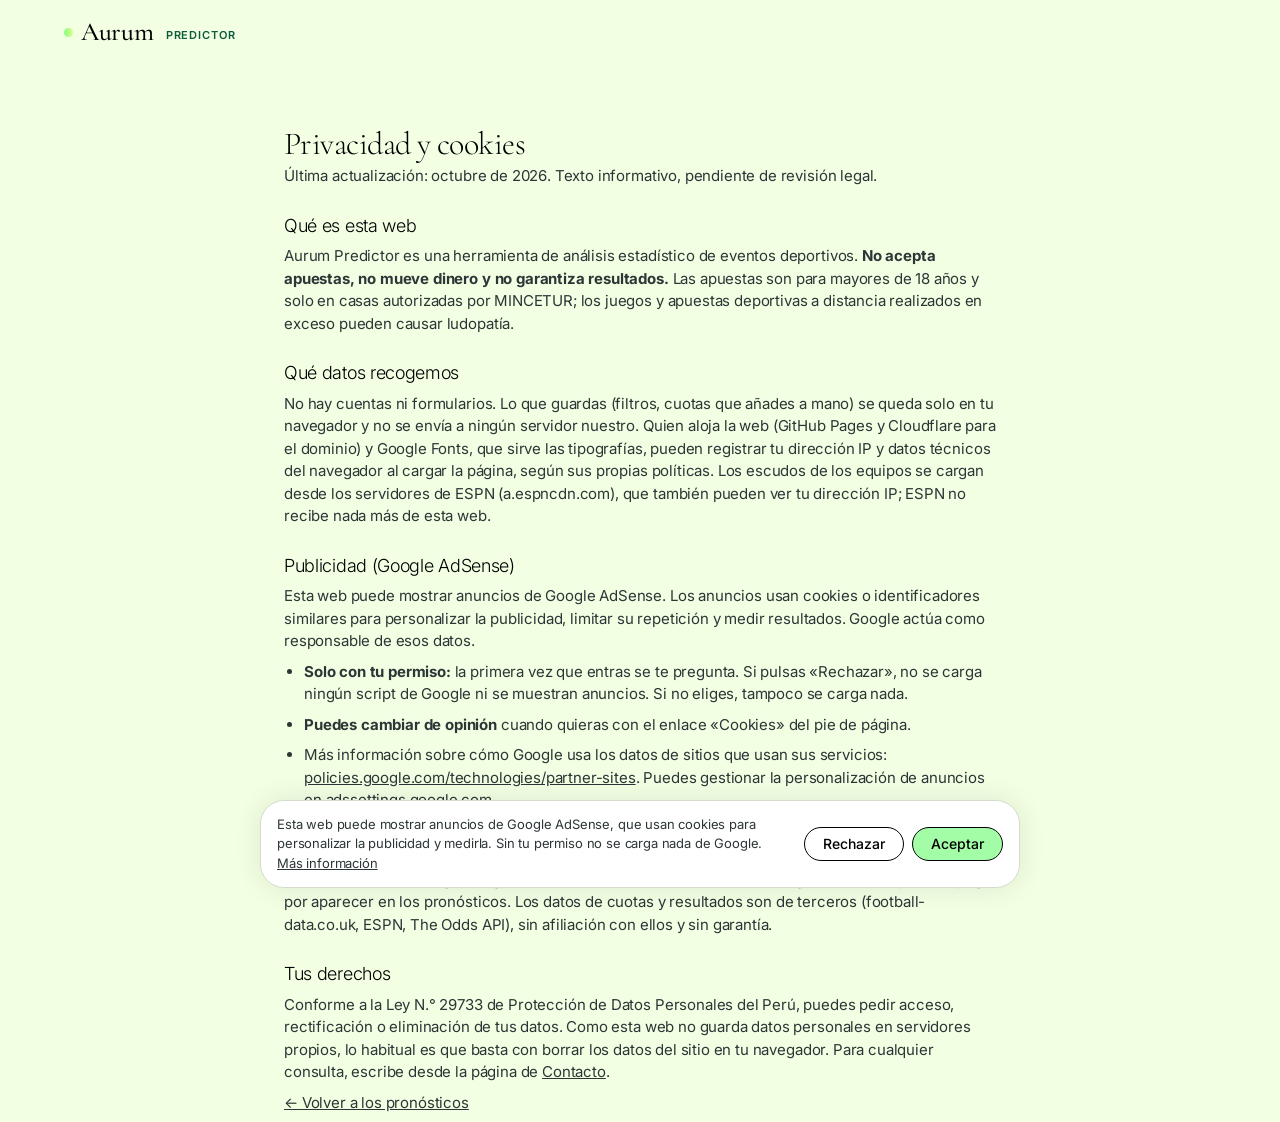
==== commit 8bd71924: "Actualizacion" ====
--- a/privacidad.html
+++ b/privacidad.html
@@ -34,7 +34,7 @@
       <p>Si ves anuncios, los elige Google; no son recomendaciones nuestras. Ninguna casa de apuestas paga por aparecer en los pronósticos. Los datos de cuotas y resultados son de terceros (football-data.co.uk, ESPN, The Odds API), sin afiliación con ellos y sin garantía.</p>
 
       <h2>Tus derechos</h2>
-      <p>Conforme a la Ley N.° 29733 de Protección de Datos Personales del Perú, puedes pedir acceso, rectificación o eliminación de tus datos. Como esta web no guarda datos personales en servidores propios, lo habitual es que basta con borrar los datos del sitio en tu navegador. Para cualquier consulta, escribe al contacto que se publique aquí cuando esté definido.</p>
+      <p>Conforme a la Ley N.° 29733 de Protección de Datos Personales del Perú, puedes pedir acceso, rectificación o eliminación de tus datos. Como esta web no guarda datos personales en servidores propios, lo habitual es que basta con borrar los datos del sitio en tu navegador. Para cualquier consulta, escribe desde la página de <a href="contacto/" style="text-decoration:underline">Contacto</a>.</p>
 
       <p><a href="./" style="text-decoration:underline">← Volver a los pronósticos</a></p>
     </div>
--- a/css/predictor.css
+++ b/css/predictor.css
@@ -162,3 +162,28 @@
 .wrap.pg { padding-left: 24px; padding-right: 24px; }
 @media (max-width: 600px) { .wrap.pg { padding-left: 16px; padding-right: 16px; } }
 .crest { width: 22px; height: 22px; object-fit: contain; vertical-align: -5px; margin: 0 6px 0 0; border-radius: 3px; }
+.flag { width: 16px; height: 16px; vertical-align: -3px; margin-right: 6px; border-radius: 50%; object-fit: cover; }
+.flag-emoji { margin-right: 2px; }
+.seo-page h1 .flag { width: 28px; height: 28px; vertical-align: -3px; }
+.seo-page h2 .flag { width: 20px; height: 20px; }
+.flag.ath { width: 20px; height: 20px; vertical-align: -5px; margin-right: 6px; }
+
+/* ---------- Combinada probable del día ---------- */
+.combo { margin: 24px 0; border-radius: var(--r-card); overflow: hidden; box-shadow: var(--shadow); background: var(--onyx); }
+.combo-h { display: flex; justify-content: space-between; align-items: center; gap: 16px; flex-wrap: wrap; padding: 22px 24px; background: #111; color: #fff; }
+.combo-h .inp { width: auto; min-width: 150px; }
+.combo-t { font: 600 26px/1.1 var(--sans); letter-spacing: -.03em; color: #fff; }
+.combo-t::after { content: ''; display: block; width: 64px; height: 4px; margin-top: 10px; border-radius: 4px; background: var(--lime-grad); }
+.combo-s { margin-top: 6px; font-size: 12px; letter-spacing: .08em; text-transform: uppercase; color: #a9b3a5; }
+.combo-b { padding: 20px 24px 24px; }
+.combo-kpis { display: grid; grid-template-columns: 1fr 1fr; gap: 14px; margin-bottom: 18px; }
+.combo-k { padding: 16px 18px; border-radius: 18px; background: var(--carbon); }
+.combo-k.dark { background: #111; color: #fff; }
+.combo-k.dark .eyebrow { color: var(--lime); } .combo-k.dark .meta { color: #a9b3a5; }
+.combo-big { font: 700 44px/1.1 var(--sans); letter-spacing: -.04em; margin: 8px 0; font-variant-numeric: lining-nums; }
+.combo-legs { display: grid; gap: 10px; }
+.combo-leg { display: flex; justify-content: space-between; align-items: center; gap: 12px; padding: 14px 16px; border-radius: 16px; background: var(--carbon); cursor: pointer; }
+.combo-leg:hover { background: var(--graphite); }
+.combo-pick { font: 600 18px/1.25 var(--sans); letter-spacing: -.02em; }
+.combo-p { font: 700 24px/1 var(--sans); letter-spacing: -.03em; }
+@media (max-width: 600px) { .combo-kpis { grid-template-columns: 1fr; } .combo-t { font-size: 22px; } .combo-big { font-size: 36px; } }
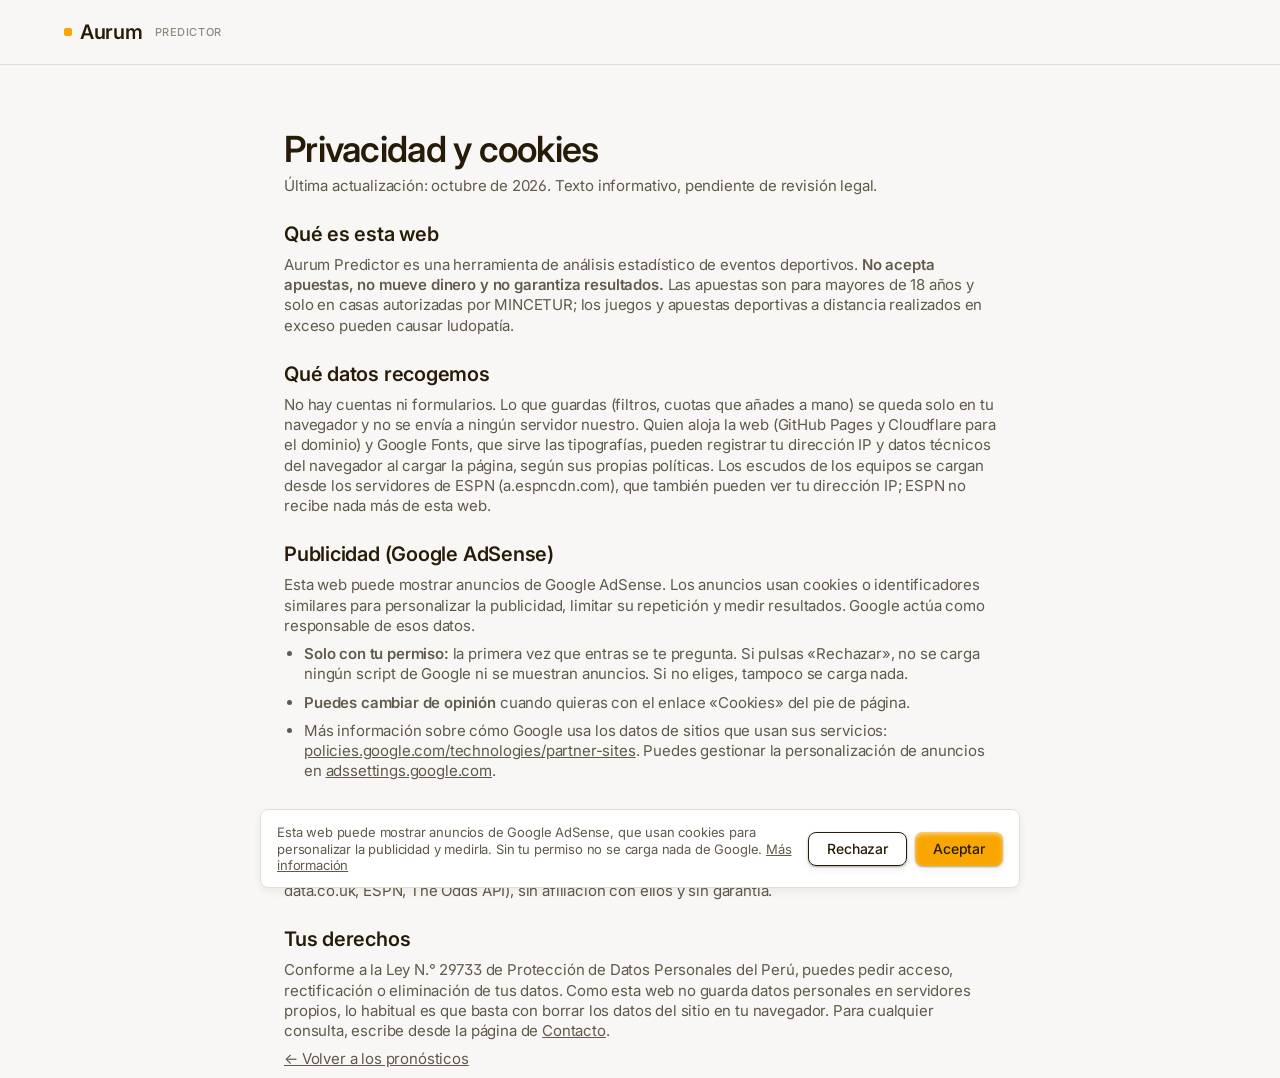
==== commit 4836c102: "Correcc2" ====
--- a/privacidad.html
+++ b/privacidad.html
@@ -5,7 +5,7 @@
   <meta name="viewport" content="width=device-width, initial-scale=1">
   <title>Privacidad y cookies · Aurum Predictor</title>
   <meta name="robots" content="index,follow">
-  <meta name="theme-color" content="#08080a">
+  <meta name="theme-color" content="#f8f7f5">
   <link rel="stylesheet" href="css/styles.css">
   <link rel="stylesheet" href="css/predictor.css">
 </head>
--- a/css/styles.css
+++ b/css/styles.css
@@ -1,17 +1,19 @@
-/* Aurum · sistema "Swap" (DESIGN-3): lienzo menta, serif fina arriba (Cormorant Garamond ≥28px), Inter debajo, píldoras lima, tarjetas blancas de 24px con sombra suave.
-   Los nombres de variable vienen del tema oscuro anterior; ahora significan: obsidian = lienzo, onyx/carbon = superficies, graphite/slate = bordes, white = tinta fuerte. */
-@import url('https://fonts.googleapis.com/css2?family=Inter:wght@300;400;500;600;700&family=Cormorant+Garamond:wght@300;400;500;600&display=swap');
+/* Aurum · sistema "Runway" (DESIGN-4): papel crema, tinta espresso y un solo acento ámbar; sombras marrones cálidas, radios de 8 px, Inter con pesos 400/492/584.
+   Los nombres de variable vienen del tema oscuro original; ahora significan: obsidian = lienzo crema, onyx = papel blanco, carbon = superficie sutil, graphite/slate = bordes de lino,
+   white/bone = tinta espresso, copper = ámbar (solo relleno), fog/mist/silver = texto secundario. */
+@import url('https://fonts.googleapis.com/css2?family=Inter:wght@100..900&display=swap');
 
 :root {
-  --obsidian: #f2ffe3; --onyx: #ffffff; --carbon: #ebf7da; --graphite: #d3dcc8; --slate: #b4bfa9; --smoke: #9cb0a8;
-  --ash: #6f7a6c; --steel: #838676; --fog: #4d5859; --mist: #3a4546; --silver: #2d3637; --bone: #000000; --white: #000000;
-  --copper: #0d5b3b; --amber: #8a4f12; --sage: #11704a; --rose: #b3343f;
-  --lime: #a3fda7; --lime-grad: linear-gradient(90deg, rgb(130,255,135), rgb(163,253,167) 50%, rgb(222,255,130));
-  --forest: #0d5b3b; --pine: #083a26; --shadow: 0 0 28px rgba(0,0,0,.09);
-  --gild: linear-gradient(90deg, rgb(130,255,135), rgb(222,255,130));
-  --serif: 'Cormorant Garamond', 'Playfair Display', 'Libre Caslon Display', Georgia, serif;
+  --obsidian: #f8f7f5; --onyx: #ffffff; --carbon: #f1efea; --graphite: #e3dfd5; --slate: #d5d2cd; --smoke: #aca89f;
+  --ash: #8f897e; --steel: #aca89f; --fog: #61594a; --mist: #61594a; --silver: #61594a; --bone: #261b07; --white: #261b07;
+  --copper: #f9a600; --amber: #8a5a00; --sage: #261b07; --rose: #c4432f;
+  --amber-signal: #f9a600; --gold: #e89b01; --terracotta: #f0624f; --wisteria: #d5befa; --honey: #f8da9d;
+  --shadow: 0 4px 8px rgba(38,27,7,.06);
+  --btn-shadow: inset 0 2px 4px rgba(255,255,255,.56), 0 4px 8px rgba(38,27,7,.06), 0 1px 2px rgba(38,27,7,.36);
+  --serif: 'Inter', ui-sans-serif, system-ui, -apple-system, 'Segoe UI', Roboto, sans-serif;
   --sans: 'Inter', ui-sans-serif, system-ui, -apple-system, 'Segoe UI', Roboto, sans-serif;
-  --max: 1200px; --r-card: 24px; --r-pill: 9999px;
+  --max: 1200px; --r-card: 8px; --r-pill: 8px;
+  --gild: #f9a600; --lime: #f9a600; --lime-grad: linear-gradient(90deg, #f9a600, #f8da9d); --forest: #261b07; --pine: #261b07;
 }
 * { box-sizing: border-box; margin: 0; }
 html { scroll-behavior: smooth; }
@@ -46,7 +48,7 @@
 .tag.ok { border-color: rgba(143,181,154,.5); color: var(--sage); }
 
 /* ---------- Cabecera ---------- */
-header.top { position: sticky; top: 0; z-index: 40; background: rgba(242,255,227,.88); backdrop-filter: blur(14px); border-bottom: 1px solid var(--graphite); }
+header.top { position: sticky; top: 0; z-index: 40; background: rgba(248,247,245,.92); backdrop-filter: blur(14px); border-bottom: 1px solid var(--graphite); }
 .top-in { max-width: var(--max); margin: 0 auto; padding: 0 24px; height: 64px; display: flex; align-items: center; gap: 28px; }
 .logo { font: 400 26px/1 var(--serif); letter-spacing: .02em; display: flex; align-items: center; gap: 8px; }
 .logo i { width: 9px; height: 9px; border-radius: 50%; background: var(--gild); display: inline-block; }
--- a/css/predictor.css
+++ b/css/predictor.css
@@ -93,71 +93,88 @@
 .seo-page li { overflow-wrap: anywhere; }
 @media (max-width: 640px) { .pgrid2 { grid-template-columns: 1fr; } }
 
-/* ================= Tema Swap (DESIGN-3): ajustes sobre los componentes ================= */
-body { letter-spacing: -.01em; }
-.serif, .pg h1, .pg h2, .hero h1, .sec-head h2, .page h1, .legal-page h1, .stat b, .promo h3 { font-weight: 300; letter-spacing: -.017em; }
-.pg h1 { line-height: .98; }
-.pg h1 em { font-style: italic; background: linear-gradient(90deg, #0d5b3b, #1a9a5c 55%, #5aa832); -webkit-background-clip: text; background-clip: text; color: transparent; -webkit-text-fill-color: transparent; padding-right: .06em; }
-.logo { font-weight: 500; letter-spacing: -.01em; }
-.eyebrow { color: var(--forest); font-weight: 700; font-size: 12px; letter-spacing: .06em; }
-.eyebrow.dim { color: var(--fog); }
-header.top { border-bottom: 0; }
-nav.main a { color: var(--silver); border-radius: var(--r-pill); }
-nav.main a:hover { background: rgba(13,91,59,.08); color: var(--white); }
-nav.main a.on { background: var(--lime); color: #000; }
+/* ================= Tema Runway (DESIGN-4): ajustes sobre los componentes ================= */
+body { font-family: var(--sans); font-weight: 400; line-height: 1.25; letter-spacing: -.01em; font-feature-settings: "ss01" 1; background: var(--obsidian); color: var(--bone); }
+b, strong { font-weight: 584; }
+.serif, .pg h1, .pg h2, .hero h1, .sec-head h2, .page h1, .legal-page h1, .stat b, .promo h3 { font-weight: 584; letter-spacing: -.022em; }
+.pg h1 { font-size: clamp(34px, 5vw, 56px); line-height: 1.1; letter-spacing: -.02em; }
+.pg h2 { font-size: clamp(24px, 3vw, 36px); line-height: 1.13; letter-spacing: -.017em; }
+.pg h1 em { font-style: normal; background: linear-gradient(transparent 64%, var(--honey) 64%); padding: 0 .06em; }
+.pg .lead, .page .lead, .hero p.lead { font-weight: 400; font-size: 20px; line-height: 1.25; color: var(--fog); letter-spacing: -.011em; }
+.logo { font: 584 20px/1 var(--sans); letter-spacing: -.013em; }
+.logo i { background: var(--copper); width: 8px; height: 8px; border-radius: 2px; }
+.logo-sub { color: var(--ash); font-weight: 492; letter-spacing: .05em; }
+.eyebrow { color: var(--bone); font: 492 12px/1.25 var(--sans); letter-spacing: .05em; }
+.eyebrow.dim { color: var(--ash); }
+header.top { border-bottom: 1px solid var(--graphite); }
+nav.main a { color: var(--bone); border-radius: 8px; font-weight: 400; }
+nav.main a:hover { background: var(--carbon); color: var(--bone); }
+nav.main a.on { background: var(--graphite); color: var(--bone); font-weight: 492; }
 nav.main a.on::after { display: none; }
-.btn-primary, .pill.on, .chipsel.on { background: var(--lime); color: #000; border: 1px solid #000; }
-.btn-primary:hover:not(:disabled) { background: #8ef994; opacity: 1; }
-.btn-ghost { border: 1px solid #000; color: #000; }
-.btn-ghost:hover:not(:disabled) { background: rgba(0,0,0,.06); }
-.pill { border-color: #000; color: #000; background: transparent; }
-button.pill:hover { background: rgba(163,253,167,.45); border-color: #000; }
-.tag { border-color: var(--slate); color: var(--fog); }
-.tag.ok { border-color: rgba(17,112,74,.5); color: var(--sage); }
-.tag.warn, .badge.warn { border-color: rgba(138,79,18,.55); color: var(--amber); }
-.badge.val, .odd.v { border-color: rgba(17,112,74,.55); color: var(--sage); }
-.badge { border-color: var(--slate); }
-.note b, .safebar b, .warn-box b, .tbl td.odds-best small { color: var(--forest); }
-.odds-best { background: rgba(163,253,167,.4); color: #000; }
-.cell.win { background: rgba(163,253,167,.35); }
-.safebar { background: var(--forest); border-bottom: 0; color: #e6f4de; }
-.safebar b { color: var(--lime); }
+.btn { font-weight: 492; border-radius: 8px; letter-spacing: -.01em; }
+.btn-primary, .chipsel.on { background: var(--copper); color: var(--bone); border: 0; box-shadow: var(--btn-shadow); }
+.btn-primary:hover:not(:disabled) { background: #ffb41f; opacity: 1; }
+.btn-ghost { border: 1px solid var(--bone); color: var(--bone); box-shadow: var(--btn-shadow); }
+.btn-ghost:hover:not(:disabled) { background: var(--carbon); }
+.pill { border-color: var(--slate); color: var(--bone); background: #fff; border-radius: 8px; font-weight: 492; }
+.pill.on { background: var(--copper); border-color: var(--copper); color: var(--bone); }
+button.pill:hover { background: var(--carbon); border-color: var(--smoke); }
+.tag { border-radius: 4px; border: 0; background: var(--graphite); color: var(--fog); font-weight: 492; padding: 3px 8px; }
+.tag.ok { background: var(--honey); color: var(--bone); }
+.tag.warn, .badge.warn { background: #fde4df; border: 0; color: #8f2b1a; }
+.badge { border: 0; border-radius: 4px; background: var(--graphite); color: var(--fog); font-weight: 492; padding: 3px 8px; font-size: 12px; }
+.badge.val, .odd.v { background: var(--honey); border: 0; color: var(--bone); }
+.odd.v { border: 1px solid var(--gold); background: #fff7e3; }
+.note b, .safebar b, .warn-box b, .tbl td.odds-best small { color: var(--bone); }
+.odds-best { background: var(--honey); color: var(--bone); }
+.cell.win { background: rgba(249,166,0,.18); }
+.safebar { background: var(--bone); border-bottom: 0; color: #f1efea; font-size: 14px; line-height: 1.25; }
+.safebar b { color: var(--honey); }
 .safebar a { color: #fff; }
-.filters, .chart-card, .gcard, .promo, .parlay, .panel, .evcard, .kpi, .note, .warn-box { box-shadow: var(--shadow); }
-.filters, .chart-card, .gcard, .promo, .parlay, .panel { background: #fff; border-color: transparent; }
-.note, .warn-box, .code { background: #fff; border-color: var(--graphite); }
-.evcard { background: transparent; box-shadow: none; }
-.evcard:hover, .rowlink:hover td { background: rgba(163,253,167,.28); }
+.filters, .chart-card, .gcard, .promo, .parlay, .panel, .note, .warn-box, .kpi { box-shadow: var(--shadow); }
+.filters, .chart-card, .gcard, .promo, .parlay, .panel, .note, .warn-box, .modal, .dropdown, #cookie-bar, .toast { background: #fff; border: 1px solid var(--graphite); border-radius: 8px; }
+.panel, .parlay, .filters { padding: 24px; }
+.code { background: var(--carbon); border-color: var(--graphite); }
+.evcard { background: transparent; box-shadow: none; border-radius: 8px; }
+.evcard:hover, .rowlink:hover td { background: #fff; }
 .pbar { background: var(--graphite); }
 .pbar i { opacity: 1; }
-.inp, .search, .bet-input, .seg, .ro { background: #fff; border-color: var(--slate); color: #000; }
-.inp:focus, .search:focus, .bet-input:focus-within { border-color: #000; box-shadow: 0 0 0 3px rgba(163,253,167,.7); }
-.search::placeholder { color: #838676; }
-.seg button.on { background: var(--lime); color: #000; }
-.filters select.inp option { background: #fff; color: #000; }
-.filters select.inp { background-color: #fff; background-image: url("data:image/svg+xml,%3Csvg xmlns='http://www.w3.org/2000/svg' width='12' height='8' viewBox='0 0 12 8'%3E%3Cpath d='M1 1l5 5 5-5' fill='none' stroke='%23000' stroke-width='1.6'/%3E%3C/svg%3E"); }
-.dropdown { background: #fff; box-shadow: var(--shadow); border-color: var(--graphite); }
-.dropdown a:hover, .dropdown button:hover { background: rgba(163,253,167,.35); }
-.tbl th { color: var(--fog); }
+.inp, .search, .bet-input, .seg, .ro { background: #fff; border-color: var(--slate); color: var(--bone); border-radius: 8px; }
+.inp:focus, .search:focus, .bet-input:focus-within { border-color: var(--bone); box-shadow: 0 0 0 3px rgba(249,166,0,.35); }
+.search::placeholder { color: var(--ash); }
+.seg button.on { background: var(--copper); color: var(--bone); }
+.filters select.inp option { background: #fff; color: var(--bone); }
+.filters select.inp { background-color: #fff; background-image: url("data:image/svg+xml,%3Csvg xmlns='http://www.w3.org/2000/svg' width='12' height='8' viewBox='0 0 12 8'%3E%3Cpath d='M1 1l5 5 5-5' fill='none' stroke='%23261b07' stroke-width='1.6'/%3E%3C/svg%3E"); }
+.dropdown a:hover, .dropdown button:hover { background: var(--carbon); }
+.tbl th { color: var(--ash); font-weight: 492; font-size: 12px; letter-spacing: .04em; }
 .tbl td, .tbl th { border-color: var(--graphite); }
-.ev-pos { color: var(--sage); } .ev-neg { color: var(--rose); }
-.toast { background: #fff; color: #000; box-shadow: var(--shadow); }
-#cookie-bar { background: #fff; border-color: var(--graphite); box-shadow: var(--shadow); color: var(--silver); }
-#cookie-bar .btn:last-child { background: var(--lime); border-color: #000; }
+.tbl td { color: var(--bone); }
+.tbl .r { font-variant-numeric: tabular-nums; }
+.ev-pos { color: var(--bone); font-weight: 584; background: var(--honey); border-radius: 4px; padding: 0 4px; }
+.ev-neg { color: var(--rose); }
+.pos { color: var(--bone); } .neg { color: var(--rose); }
+.toast { color: var(--bone); box-shadow: var(--shadow); }
+.toast.win { color: var(--bone); border-color: var(--gold); }
+#cookie-bar { color: var(--fog); box-shadow: var(--shadow); }
+#cookie-bar .btn:last-child { background: var(--copper); border: 0; }
 .foot, footer.foot { border-top: 1px solid var(--graphite); }
 .foot .legal, .legal { color: var(--fog); }
-.legal a, .foot a { color: var(--forest); }
-.legal-page p, .legal-page li { color: var(--silver); }
-.backdrop .modal, .modal { background: #fff; border-color: var(--graphite); box-shadow: var(--shadow); }
-::selection { background: var(--lime); color: #000; }
-:focus-visible { outline: 2px solid #000; outline-offset: 2px; }
-input[type=range] { accent-color: #0d5b3b; }
+.legal a, .foot a { color: var(--bone); }
+.legal-page p, .legal-page li { color: var(--fog); line-height: 1.35; }
+.legal-page h1 { font-size: 36px; line-height: 1.13; }
+.legal-page h2 { font: 584 20px/1.25 var(--sans); letter-spacing: -.011em; color: var(--bone); }
+.backdrop { background: rgba(38,27,7,.45); }
+.modal { box-shadow: 0 8px 24px rgba(38,27,7,.12); }
+::selection { background: var(--honey); color: var(--bone); }
+:focus-visible { outline: 2px solid var(--bone); outline-offset: 2px; }
+input[type=range] { accent-color: #f9a600; }
+.check input { accent-color: #f9a600; }
 nav.main { align-items: center; }
-nav.main a { white-space: nowrap; padding: 7px 14px; }
+nav.main a { white-space: nowrap; padding: 7px 12px; }
 .top-in { gap: 18px; }
-.serif, .pg h1, .pg h2, .hero h1, .sec-head h2, .page h1, .legal-page h1, .stat b, .promo h3, .logo, .big-num, .paytable b, .cell, .card { font-variant-numeric: lining-nums; font-feature-settings: "lnum" 1; }
-.stat b { font-size: 52px; }
-.top-actions .tag { white-space: nowrap; font-size: 10.5px; }
+.serif, .pg h1, .pg h2, .hero h1, .sec-head h2, .page h1, .legal-page h1, .stat b, .promo h3, .logo, .big-num, .paytable b, .cell, .card, .combo-big { font-variant-numeric: lining-nums; }
+.stat b { font-size: 44px; }
+.top-actions .tag { white-space: nowrap; font-size: 11px; }
 .top-actions { flex-shrink: 0; }
 .wrap.pg { padding-left: 24px; padding-right: 24px; }
 @media (max-width: 600px) { .wrap.pg { padding-left: 16px; padding-right: 16px; } }
@@ -167,23 +184,26 @@
 .seo-page h1 .flag { width: 28px; height: 28px; vertical-align: -3px; }
 .seo-page h2 .flag { width: 20px; height: 20px; }
 .flag.ath { width: 20px; height: 20px; vertical-align: -5px; margin-right: 6px; }
+.pickline { font-weight: 584; letter-spacing: -.016em; }
+.evcard .teams { font-weight: 492; }
+@media (max-width: 960px) { nav.main.open { background: var(--obsidian); } }
 
 /* ---------- Combinada probable del día ---------- */
-.combo { margin: 24px 0; border-radius: var(--r-card); overflow: hidden; box-shadow: var(--shadow); background: var(--onyx); }
-.combo-h { display: flex; justify-content: space-between; align-items: center; gap: 16px; flex-wrap: wrap; padding: 22px 24px; background: #111; color: #fff; }
+.combo { margin: 24px 0; border-radius: 8px; overflow: hidden; box-shadow: var(--shadow); background: #fff; border: 1px solid var(--graphite); }
+.combo-h { display: flex; justify-content: space-between; align-items: center; gap: 16px; flex-wrap: wrap; padding: 20px 24px; background: var(--bone); color: #fff; }
 .combo-h .inp { width: auto; min-width: 150px; }
-.combo-t { font: 600 26px/1.1 var(--sans); letter-spacing: -.03em; color: #fff; }
-.combo-t::after { content: ''; display: block; width: 64px; height: 4px; margin-top: 10px; border-radius: 4px; background: var(--lime-grad); }
-.combo-s { margin-top: 6px; font-size: 12px; letter-spacing: .08em; text-transform: uppercase; color: #a9b3a5; }
+.combo-t { font: 584 24px/1.13 var(--sans); letter-spacing: -.013em; color: #fff; }
+.combo-t::after { content: ''; display: block; width: 56px; height: 3px; margin-top: 10px; border-radius: 2px; background: var(--copper); }
+.combo-s { margin-top: 6px; font: 492 12px/1.25 var(--sans); letter-spacing: .05em; text-transform: uppercase; color: var(--smoke); }
 .combo-b { padding: 20px 24px 24px; }
 .combo-kpis { display: grid; grid-template-columns: 1fr 1fr; gap: 14px; margin-bottom: 18px; }
-.combo-k { padding: 16px 18px; border-radius: 18px; background: var(--carbon); }
-.combo-k.dark { background: #111; color: #fff; }
-.combo-k.dark .eyebrow { color: var(--lime); } .combo-k.dark .meta { color: #a9b3a5; }
-.combo-big { font: 700 44px/1.1 var(--sans); letter-spacing: -.04em; margin: 8px 0; font-variant-numeric: lining-nums; }
-.combo-legs { display: grid; gap: 10px; }
-.combo-leg { display: flex; justify-content: space-between; align-items: center; gap: 12px; padding: 14px 16px; border-radius: 16px; background: var(--carbon); cursor: pointer; }
-.combo-leg:hover { background: var(--graphite); }
-.combo-pick { font: 600 18px/1.25 var(--sans); letter-spacing: -.02em; }
-.combo-p { font: 700 24px/1 var(--sans); letter-spacing: -.03em; }
-@media (max-width: 600px) { .combo-kpis { grid-template-columns: 1fr; } .combo-t { font-size: 22px; } .combo-big { font-size: 36px; } }
+.combo-k { padding: 16px 18px; border-radius: 8px; background: var(--carbon); }
+.combo-k.dark { background: var(--bone); color: #fff; }
+.combo-k.dark .eyebrow { color: var(--copper); } .combo-k.dark .meta { color: var(--smoke); }
+.combo-big { font: 584 44px/1.1 var(--sans); letter-spacing: -.022em; margin: 8px 0; }
+.combo-legs { display: grid; gap: 8px; }
+.combo-leg { display: flex; justify-content: space-between; align-items: center; gap: 12px; padding: 14px 16px; border-radius: 8px; background: var(--obsidian); border: 1px solid var(--graphite); cursor: pointer; }
+.combo-leg:hover { background: var(--carbon); }
+.combo-pick { font: 584 18px/1.25 var(--sans); letter-spacing: -.011em; }
+.combo-p { font: 584 24px/1 var(--sans); letter-spacing: -.013em; }
+@media (max-width: 600px) { .combo-kpis { grid-template-columns: 1fr; } .combo-t { font-size: 20px; } .combo-big { font-size: 36px; } }
